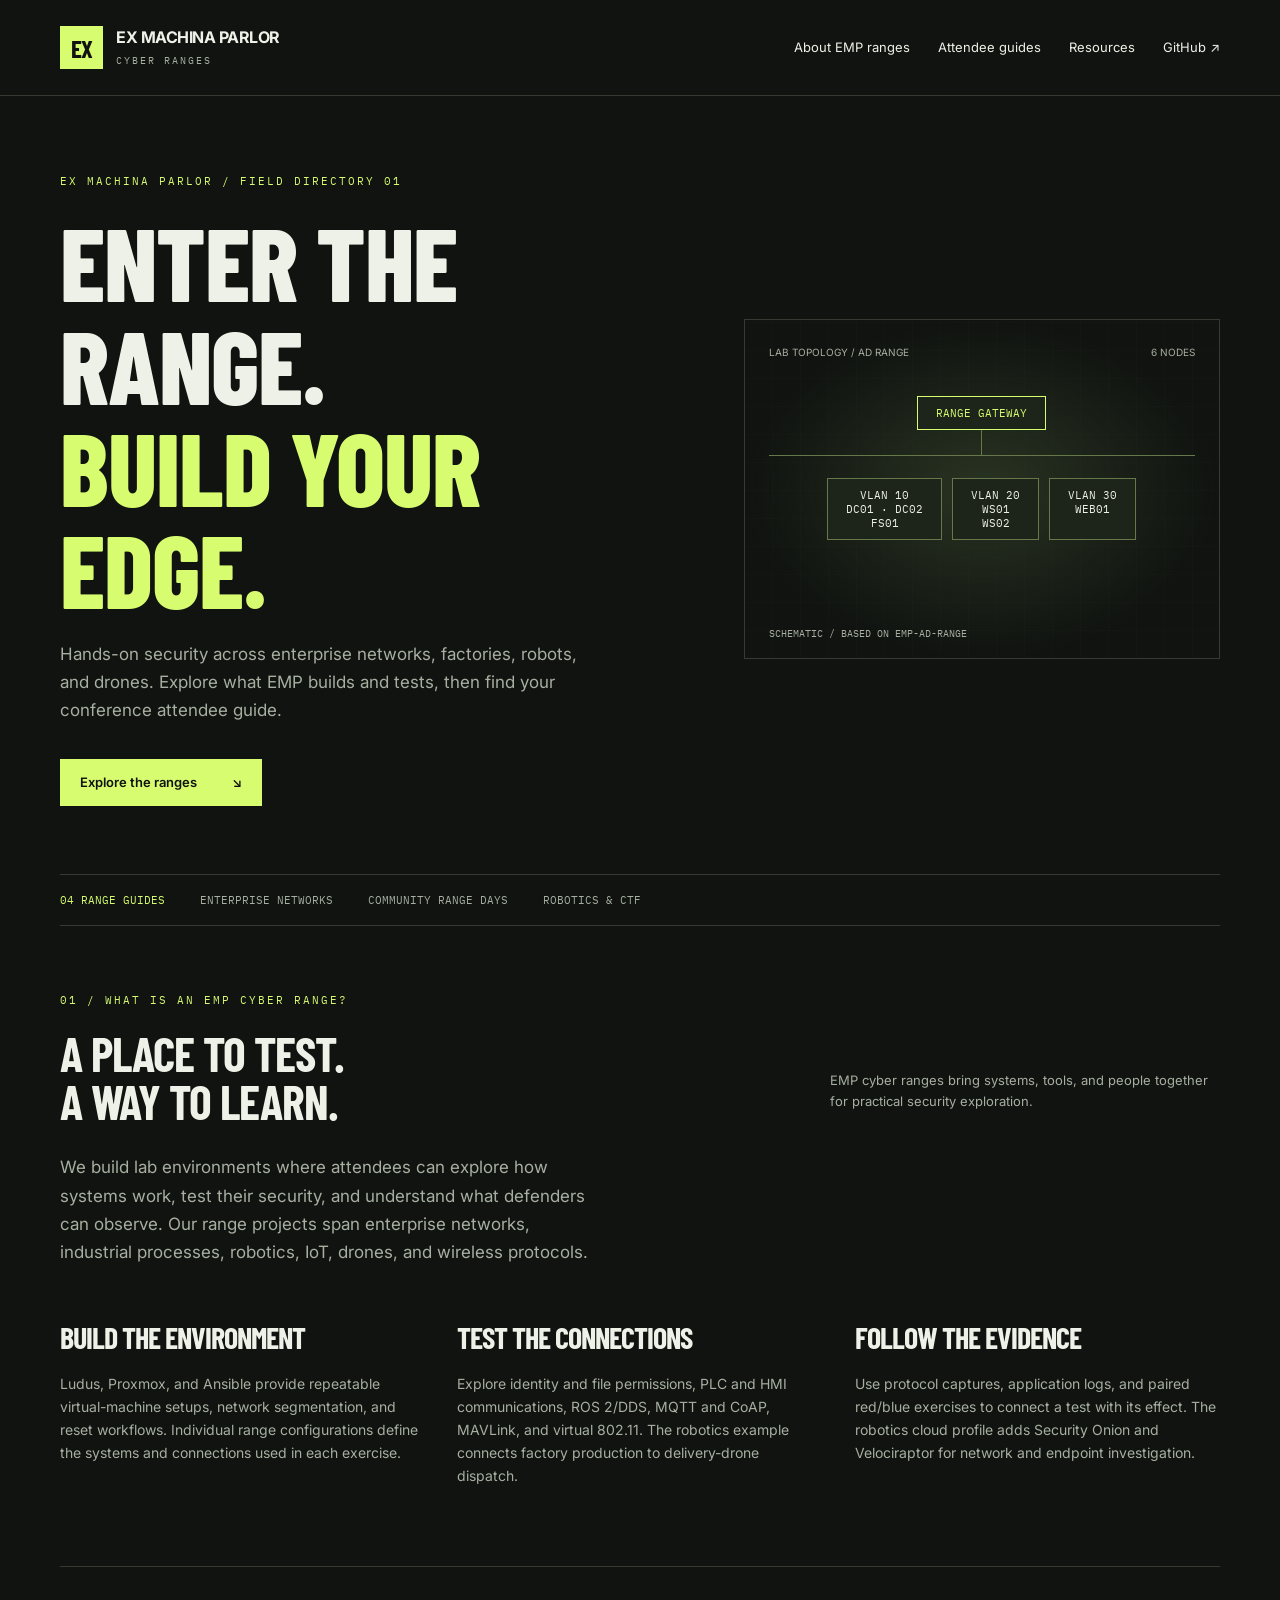
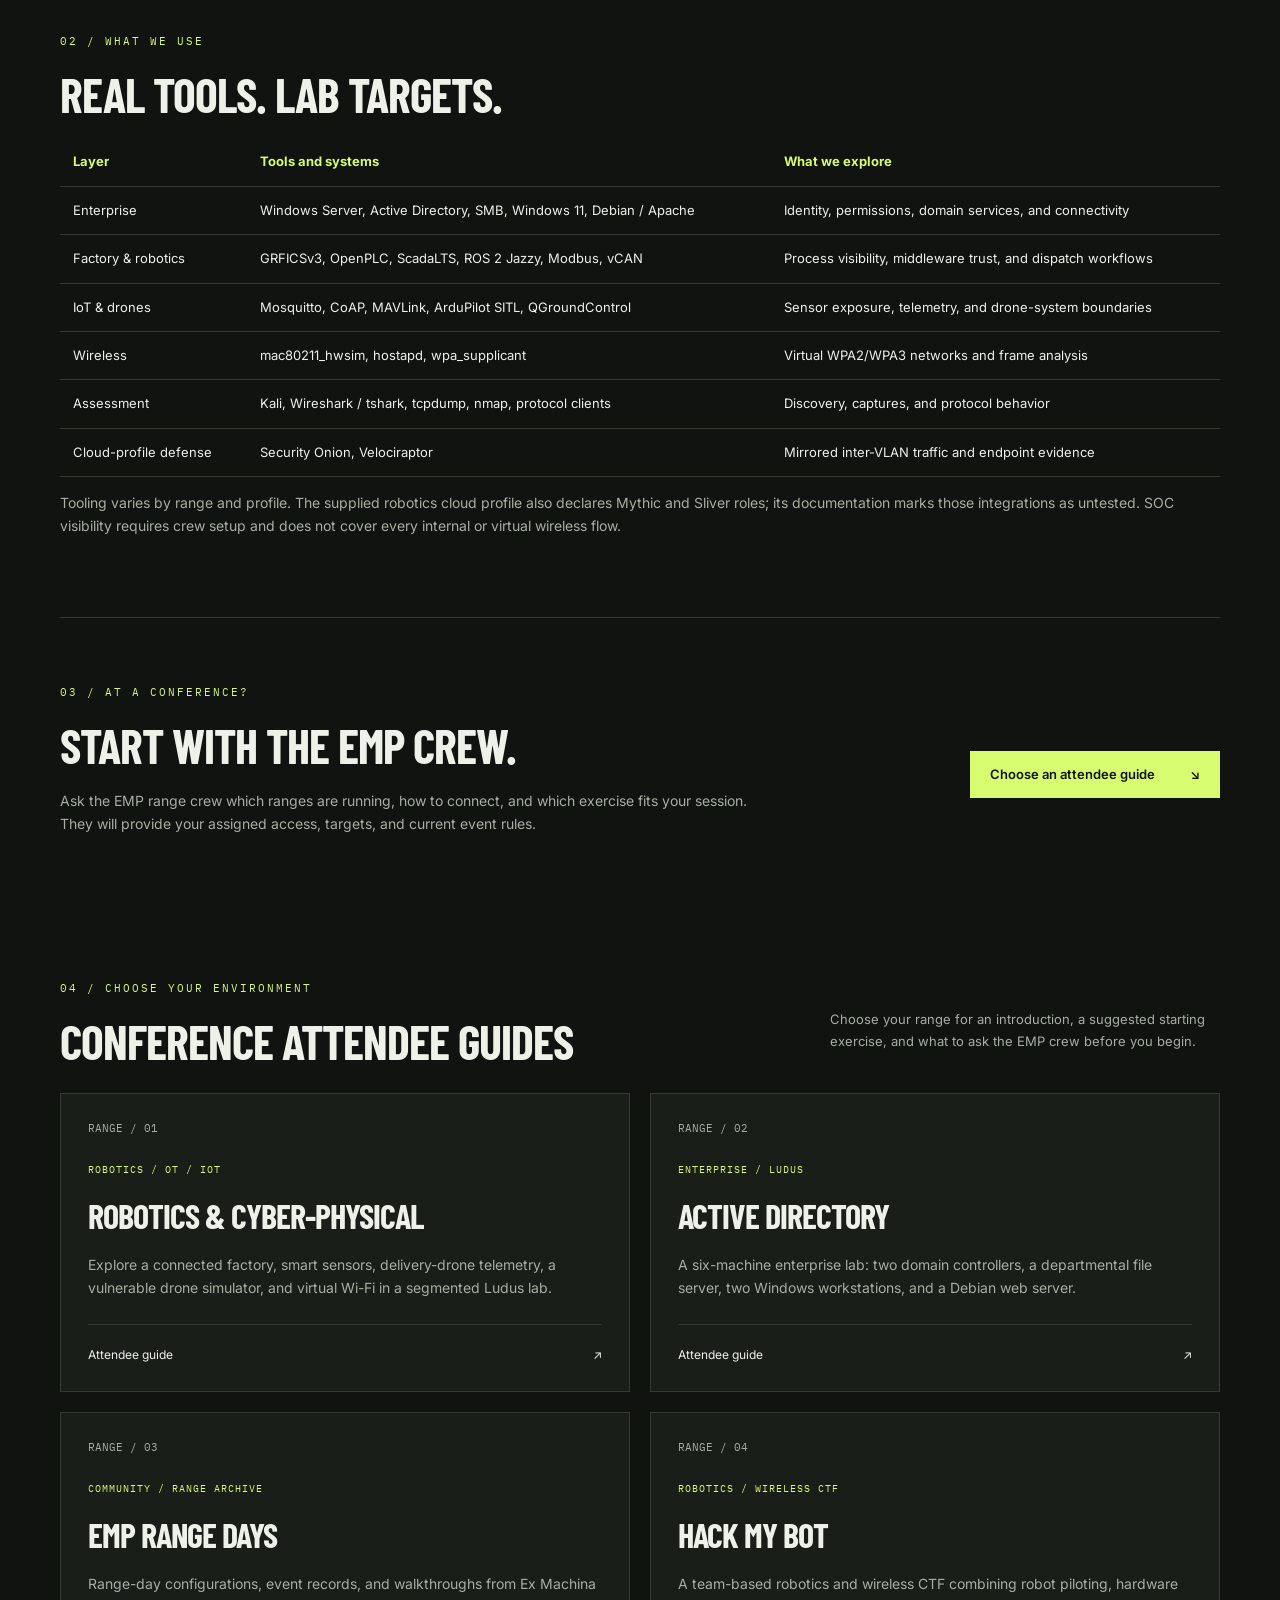
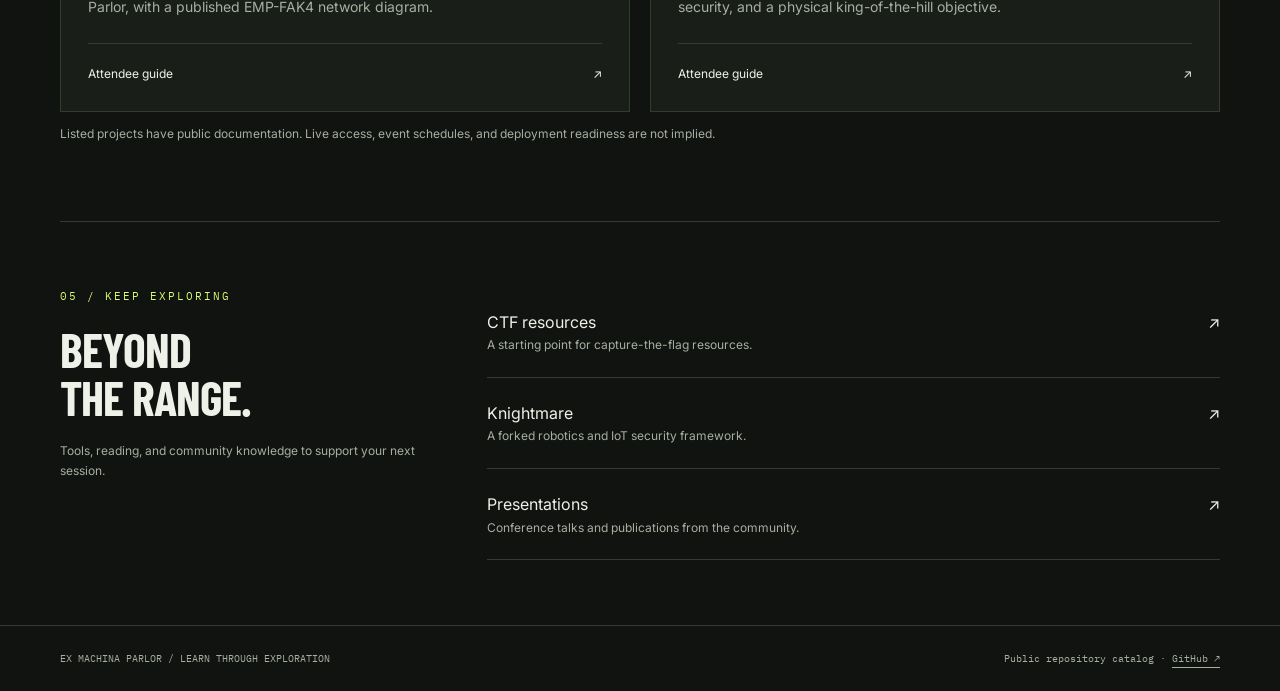
==== index.html @ 8725722a "added webpage products" ====
<!doctype html>
<html lang="en"><head><meta charset="utf-8"><meta name="viewport" content="width=device-width, initial-scale=1"><title>Cyber ranges | Ex Machina Parlor</title><meta name="description" content="Explore Ex Machina Parlor cyber range projects, enterprise labs, range-day documentation, and robotics CTFs."><link rel="stylesheet" href="assets/style.css"><meta name="theme-color" content="#101310"></head>
<body><header><div class="wrap nav"><a class="brand" href="index.html"><b aria-hidden="true">EX</b><span>EX MACHINA PARLOR<small>CYBER RANGES</small></span></a><nav aria-label="Main navigation"><a href="index.html#about">About EMP ranges</a><a href="index.html#ranges">Attendee guides</a><a href="index.html#resources">Resources</a><a href="https://github.com/ExMachinaParlor/">GitHub ↗</a></nav></div></header><main class="wrap"><div class="hero"><div><div class="eyebrow">EX MACHINA PARLOR / FIELD DIRECTORY 01</div><h1>Enter the range.<br><em>Build your edge.</em></h1><p class="intro">Hands-on security across enterprise networks, factories, robots, and drones. Explore what EMP builds and tests, then find your conference attendee guide.</p><a class="button" href="#ranges">Explore the ranges <span aria-hidden="true">↘</span></a></div><div class="map" role="img" aria-label="Illustrative lab topology connecting a gateway to domain services, workstations, and a web server"><div class="map-top"><span>LAB TOPOLOGY / AD RANGE</span><span>6 NODES</span></div><div class="network"><div class="node accent">RANGE GATEWAY</div><div class="stem"></div><div class="branches"><div class="node">VLAN 10<br>DC01 · DC02<br>FS01</div><div class="node">VLAN 20<br>WS01<br>WS02</div><div class="node">VLAN 30<br>WEB01</div></div></div><div class="map-caption">SCHEMATIC / BASED ON EMP-AD-RANGE</div></div></div><div class="strip"><span>04 RANGE GUIDES</span><span>ENTERPRISE NETWORKS</span><span>COMMUNITY RANGE DAYS</span><span>ROBOTICS & CTF</span></div><section id="about"><div class="section-head"><div><div class="eyebrow">01 / WHAT IS AN EMP CYBER RANGE?</div><h2>A place to test.<br>A way to learn.</h2></div><p>EMP cyber ranges bring systems, tools, and people together for practical security exploration.</p></div><p class="intro">We build lab environments where attendees can explore how systems work, test their security, and understand what defenders can observe. Our range projects span enterprise networks, industrial processes, robotics, IoT, drones, and wireless protocols.</p><div class="pillars"><article><h3>Build the environment</h3><p>Ludus, Proxmox, and Ansible provide repeatable virtual-machine setups, network segmentation, and reset workflows. Individual range configurations define the systems and connections used in each exercise.</p></article><article><h3>Test the connections</h3><p>Explore identity and file permissions, PLC and HMI communications, ROS 2/DDS, MQTT and CoAP, MAVLink, and virtual 802.11. The robotics example connects factory production to delivery-drone dispatch.</p></article><article><h3>Follow the evidence</h3><p>Use protocol captures, application logs, and paired red/blue exercises to connect a test with its effect. The robotics cloud profile adds Security Onion and Velociraptor for network and endpoint investigation.</p></article></div></section>
<section id="tooling" class="tooling"><div class="eyebrow">02 / WHAT WE USE</div><h2>Real tools. Lab targets.</h2><div class="table-scroll"><table><thead><tr><th>Layer</th><th>Tools and systems</th><th>What we explore</th></tr></thead><tbody><tr><td>Enterprise</td><td>Windows Server, Active Directory, SMB, Windows 11, Debian / Apache</td><td>Identity, permissions, domain services, and connectivity</td></tr><tr><td>Factory & robotics</td><td>GRFICSv3, OpenPLC, ScadaLTS, ROS 2 Jazzy, Modbus, vCAN</td><td>Process visibility, middleware trust, and dispatch workflows</td></tr><tr><td>IoT & drones</td><td>Mosquitto, CoAP, MAVLink, ArduPilot SITL, QGroundControl</td><td>Sensor exposure, telemetry, and drone-system boundaries</td></tr><tr><td>Wireless</td><td>mac80211_hwsim, hostapd, wpa_supplicant</td><td>Virtual WPA2/WPA3 networks and frame analysis</td></tr><tr><td>Assessment</td><td>Kali, Wireshark / tshark, tcpdump, nmap, protocol clients</td><td>Discovery, captures, and protocol behavior</td></tr><tr><td>Cloud-profile defense</td><td>Security Onion, Velociraptor</td><td>Mirrored inter-VLAN traffic and endpoint evidence</td></tr></tbody></table></div><p class="note">Tooling varies by range and profile. The supplied robotics cloud profile also declares Mythic and Sliver roles; its documentation marks those integrations as untested. SOC visibility requires crew setup and does not cover every internal or virtual wireless flow.</p></section>
<section class="arrival" id="attendees"><div><div class="eyebrow">03 / AT A CONFERENCE?</div><h2>Start with the EMP crew.</h2><p>Ask the EMP range crew which ranges are running, how to connect, and which exercise fits your session. They will provide your assigned access, targets, and current event rules.</p></div><a class="button" href="#ranges">Choose an attendee guide <span aria-hidden="true">↘</span></a></section><section id="ranges"><div class="section-head"><div><div class="eyebrow">04 / CHOOSE YOUR ENVIRONMENT</div><h2>Conference attendee guides</h2></div><p>Choose your range for an introduction, a suggested starting exercise, and what to ask the EMP crew before you begin.</p></div><div class="cards"><article class="card"><span class="number">RANGE / 01</span><span class="tag">ROBOTICS / OT / IOT</span><h3><a href="ranges/robotics.html">Robotics & Cyber-Physical</a></h3><p>Explore a connected factory, smart sensors, delivery-drone telemetry, a vulnerable drone simulator, and virtual Wi-Fi in a segmented Ludus lab.</p><a class="go" href="ranges/robotics.html">Attendee guide <span aria-hidden="true">↗</span></a></article><article class="card"><span class="number">RANGE / 02</span><span class="tag">ENTERPRISE / LUDUS</span><h3><a href="ranges/active-directory.html">Active Directory</a></h3><p>A six-machine enterprise lab: two domain controllers, a departmental file server, two Windows workstations, and a Debian web server.</p><a class="go" href="ranges/active-directory.html">Attendee guide <span aria-hidden="true">↗</span></a></article><article class="card"><span class="number">RANGE / 03</span><span class="tag">COMMUNITY / RANGE ARCHIVE</span><h3><a href="ranges/range-days.html">EMP Range Days</a></h3><p>Range-day configurations, event records, and walkthroughs from Ex Machina Parlor, with a published EMP-FAK4 network diagram.</p><a class="go" href="ranges/range-days.html">Attendee guide <span aria-hidden="true">↗</span></a></article><article class="card"><span class="number">RANGE / 04</span><span class="tag">ROBOTICS / WIRELESS CTF</span><h3><a href="ranges/hack-my-bot.html">Hack My Bot</a></h3><p>A team-based robotics and wireless CTF combining robot piloting, hardware security, and a physical king-of-the-hill objective.</p><a class="go" href="ranges/hack-my-bot.html">Attendee guide <span aria-hidden="true">↗</span></a></article></div><p class="note">Listed projects have public documentation. Live access, event schedules, and deployment readiness are not implied.</p></section><section id="resources" class="resources"><div><div class="eyebrow">05 / KEEP EXPLORING</div><h2>Beyond<br>the range.</h2><p class="note">Tools, reading, and community knowledge to support your next session.</p></div><div><a class="resource" href="https://github.com/ExMachinaParlor/ctf-resources"><span>CTF resources<small>A starting point for capture-the-flag resources.</small></span><span aria-hidden="true">↗</span></a><a class="resource" href="https://github.com/ExMachinaParlor/Knightmare"><span>Knightmare<small>A forked robotics and IoT security framework.</small></span><span aria-hidden="true">↗</span></a><a class="resource" href="https://github.com/ExMachinaParlor/Presentations"><span>Presentations<small>Conference talks and publications from the community.</small></span><span aria-hidden="true">↗</span></a></div></section></main><footer><div class="wrap foot"><span>EX MACHINA PARLOR / LEARN THROUGH EXPLORATION</span><span>Public repository catalog · <a href="https://github.com/ExMachinaParlor/">GitHub ↗</a></span></div></footer></body></html>
---- assets/style.css ----
@import url('https://fonts.googleapis.com/css2?family=Barlow+Condensed:wght@600;700;800&family=IBM+Plex+Mono:wght@400;500&family=Inter:wght@400;500;600;700&display=swap');
.pillars{display:grid;grid-template-columns:repeat(3,1fr);gap:32px;margin-top:36px}.pillars h3{font-size:30px}.pillars p,.tooling p,.arrival p{color:var(--muted);font-size:14px}.tooling{border-block:1px solid var(--line)}.arrival{display:flex;align-items:center;gap:45px;justify-content:space-between}.arrival p{max-width:720px}.arrival .button{flex-shrink:0}.attendee-start{padding:25px;background:var(--panel);border-left:3px solid var(--acid);margin-bottom:35px}.attendee-start h2{margin-top:15px!important}.attendee-start li{margin-bottom:12px}.zone-nav{flex-wrap:wrap;gap:12px}.zone-nav a{border:1px solid var(--line);padding:8px 12px;font-size:12px}.zone{border-top:1px solid var(--line);padding:32px 0}.zone h3{font-size:23px}.zone .note{font-size:13px}.detail-grid article>section{scroll-margin-top:25px}.cards{grid-template-columns:repeat(2,minmax(0,1fr))!important}@media(max-width:850px){.pillars{grid-template-columns:1fr;gap:8px}.arrival{display:block}.cards{grid-template-columns:1fr!important}.zone-nav{display:flex}.nav nav{flex-wrap:wrap}}
:root{color-scheme:dark;--bg:#101310;--panel:#191e19;--line:#343b31;--ink:#eef1e7;--muted:#a6afa0;--acid:#d7fc70}*{box-sizing:border-box}html{scroll-behavior:smooth}body{margin:0;background:var(--bg);color:var(--ink);font:16px/1.65 Inter,Arial,sans-serif}a{color:inherit;text-underline-offset:5px}a:focus-visible,button:focus-visible,input:focus-visible{outline:3px solid var(--acid);outline-offset:5px}.wrap{max-width:1240px;margin:auto;padding:0 40px}header{border-bottom:1px solid var(--line)}.nav{min-height:95px;display:flex;align-items:center;justify-content:space-between;gap:24px}.brand{text-decoration:none;font-weight:700;line-height:1.2;letter-spacing:-.5px;display:flex;align-items:center;gap:13px}.brand b{display:grid;place-items:center;width:43px;height:43px;background:var(--acid);color:var(--bg);font:700 25px 'Barlow Condensed',sans-serif}.brand small{display:block;font:10px 'IBM Plex Mono',monospace;color:var(--muted);letter-spacing:2px;margin-top:6px}nav{display:flex;gap:28px;font-size:13px}nav a{text-decoration:none}.eyebrow,.tag,.mono{font-family:'IBM Plex Mono',monospace}.eyebrow{font-size:11px;letter-spacing:2px;color:var(--acid);text-transform:uppercase}.hero{padding:76px 0 68px;display:grid;grid-template-columns:1.3fr 1fr;gap:65px;align-items:center}h1,h2,h3{font-family:'Barlow Condensed','Arial Narrow',sans-serif;text-transform:uppercase;line-height:1;letter-spacing:-1px;margin:20px 0}h1{font-size:clamp(64px,8vw,108px);font-weight:800}h1 em{font-style:normal;color:var(--acid)}h2{font-size:48px}h3{font-size:34px}.intro{color:var(--muted);max-width:540px;font-size:17px}.button{display:inline-flex;align-items:center;justify-content:space-between;gap:35px;padding:13px 20px;background:var(--acid);color:var(--bg);font-weight:600;font-size:13px;text-decoration:none;margin-top:18px}.button.secondary{background:transparent;color:var(--ink);border:1px solid var(--line);margin-left:10px}.map{position:relative;background:radial-gradient(ellipse at center,#293322 0,transparent 70%),repeating-linear-gradient(0deg,transparent,transparent 27px,#252c2244 28px),repeating-linear-gradient(90deg,transparent,transparent 27px,#252c2244 28px);border:1px solid var(--line);padding:24px;min-height:340px}.map-top{display:flex;justify-content:space-between;font-size:10px;color:var(--muted)}.network{margin-top:35px;text-align:center}.node{display:inline-block;background:#1d251b;border:1px solid #667749;padding:9px 18px;font:11px 'IBM Plex Mono',monospace}.node.accent{color:var(--acid);border-color:var(--acid)}.stem{width:1px;height:25px;background:#667749;margin:auto}.branches{display:flex;gap:10px;justify-content:center;border-top:1px solid #667749;padding-top:22px}.map-caption{position:absolute;bottom:18px;font:10px 'IBM Plex Mono',monospace;color:var(--muted)}.strip{display:flex;gap:35px;border-block:1px solid var(--line);padding:18px 0;color:var(--muted);font:11px 'IBM Plex Mono',monospace}.strip span:first-child{color:var(--acid)}section{padding:65px 0}.section-head{display:flex;justify-content:space-between;align-items:end;gap:20px;margin-bottom:28px}.section-head h2{margin-bottom:0}.section-head p{color:var(--muted);max-width:390px;font-size:13px}.cards{display:grid;grid-template-columns:repeat(3,1fr);gap:20px}.card{display:flex;flex-direction:column;border:1px solid var(--line);background:var(--panel);padding:27px;position:relative}.card:hover{border-color:#78865d}.card .number{color:var(--muted);font:11px 'IBM Plex Mono',monospace}.tag{font-size:10px;letter-spacing:1px;color:var(--acid);margin-top:27px}.card p{font-size:14px;color:var(--muted);margin:0 0 25px}.card h3 a{text-decoration:none}.card .go{margin-top:auto;padding-top:20px;border-top:1px solid var(--line);text-decoration:none;font-size:12px;display:flex;justify-content:space-between}.resources{border-top:1px solid var(--line);display:grid;grid-template-columns:1fr 2fr;gap:60px}.resource{display:flex;justify-content:space-between;gap:20px;padding:22px 0;border-bottom:1px solid var(--line);text-decoration:none}.resource small{display:block;color:var(--muted);font-size:12px}.note{color:var(--muted);font-size:12px}footer{border-top:1px solid var(--line);padding:26px 0}.foot{display:flex;justify-content:space-between;gap:20px;font:10px 'IBM Plex Mono',monospace;color:var(--muted)}.breadcrumb{padding-top:30px;font-size:12px;color:var(--muted)}.detail-hero{padding:30px 0 50px}.detail-hero h1{max-width:850px}.detail-grid{display:grid;grid-template-columns:2fr 1fr;gap:60px;padding-bottom:70px}.detail-grid h2{font-size:34px;margin-top:36px}.detail-grid p,.detail-grid li{color:var(--muted)}aside{border:1px solid var(--line);padding:26px;align-self:start;background:var(--panel)}aside h2{margin-top:0!important}.facts{padding:0;list-style:none}.facts li{border-bottom:1px solid var(--line);padding:12px 0;font-size:13px}.facts strong{display:block;color:var(--ink)}.table-scroll{overflow:auto}table{width:100%;border-collapse:collapse;font-size:13px}th,td{text-align:left;padding:13px;border-bottom:1px solid var(--line)}th{color:var(--acid)}.source{font-size:12px}code{font-family:'IBM Plex Mono',monospace;color:var(--acid)}@media(max-width:850px){.wrap{padding:0 24px}.hero{grid-template-columns:1fr;gap:30px;padding-top:45px}.map{min-height:300px}.cards{grid-template-columns:1fr}.resources,.detail-grid{grid-template-columns:1fr;gap:25px}.section-head{display:block}.strip{flex-wrap:wrap;gap:14px}.nav{flex-wrap:wrap;padding-block:20px}nav{gap:18px}.foot{flex-wrap:wrap}.button.secondary{margin-left:0}.detail-hero h1{font-size:64px}section{padding:45px 0}}@media(prefers-reduced-motion:reduce){html{scroll-behavior:auto}}
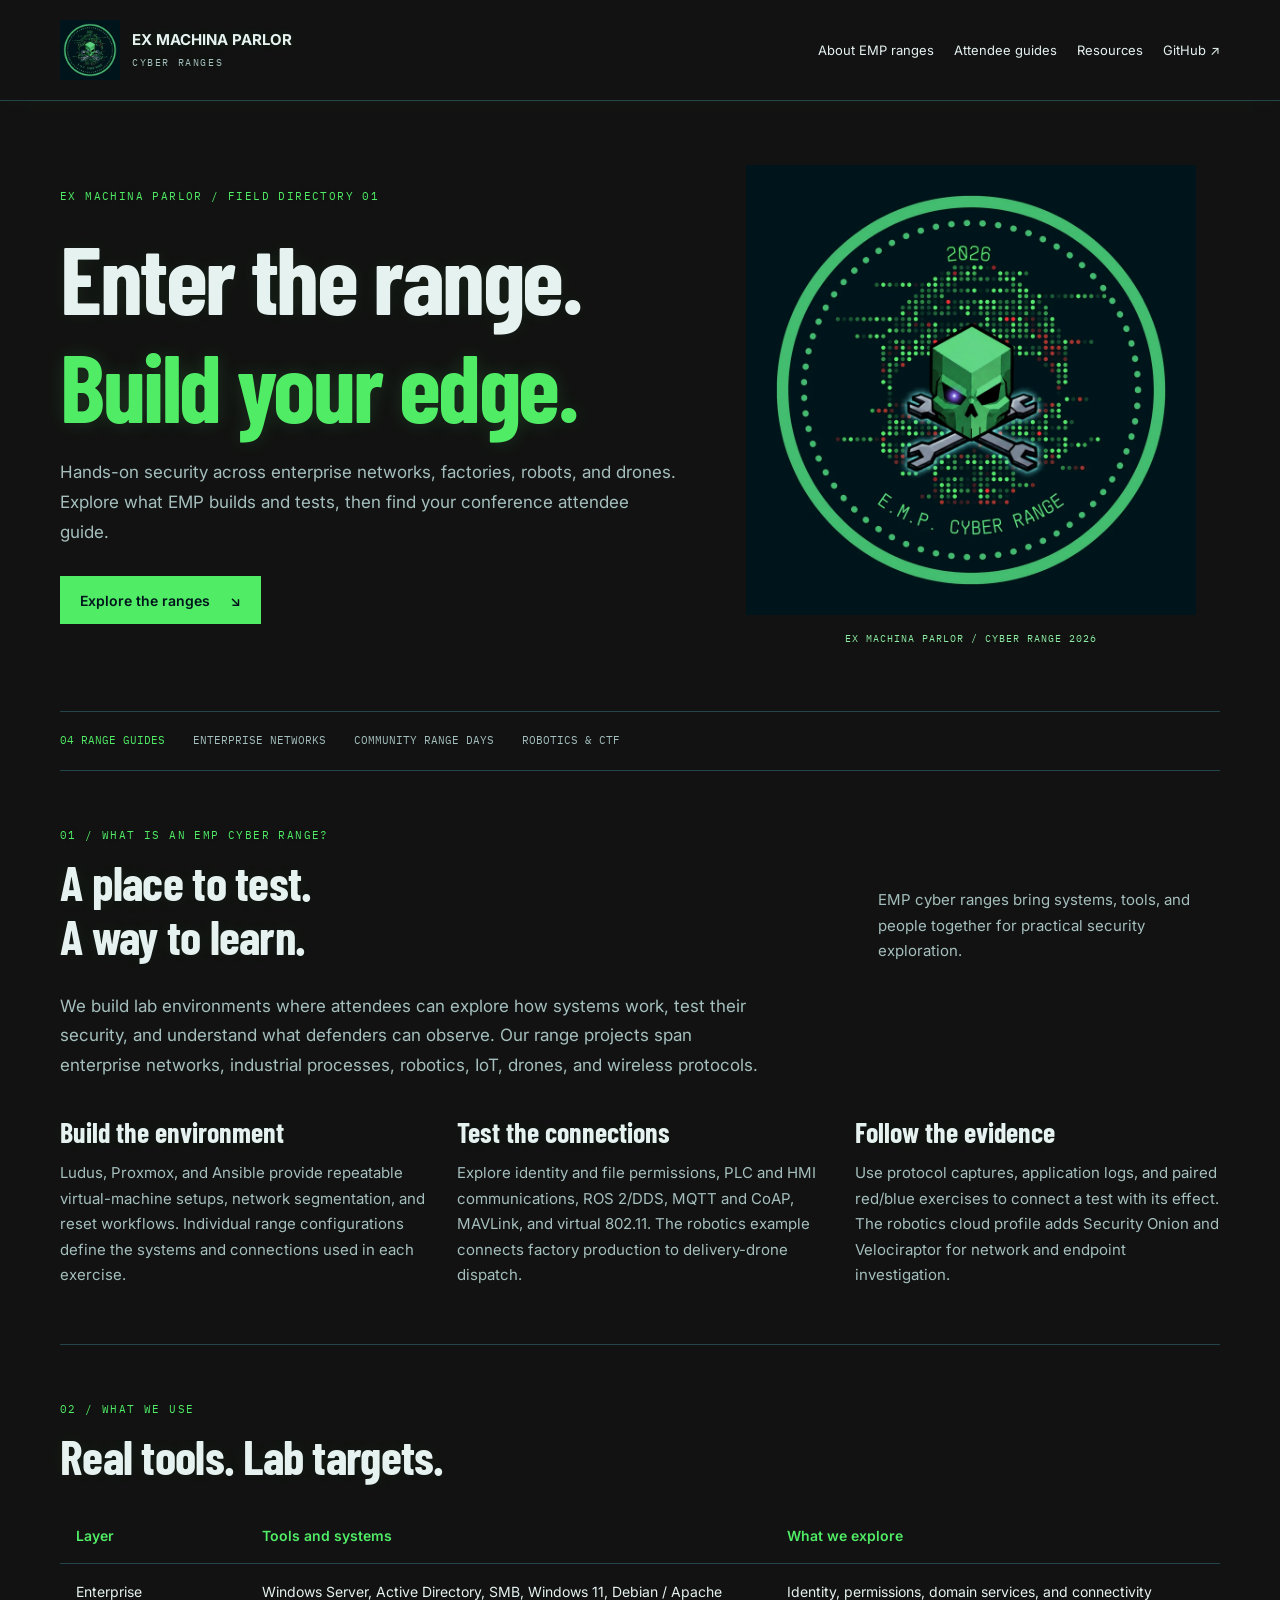
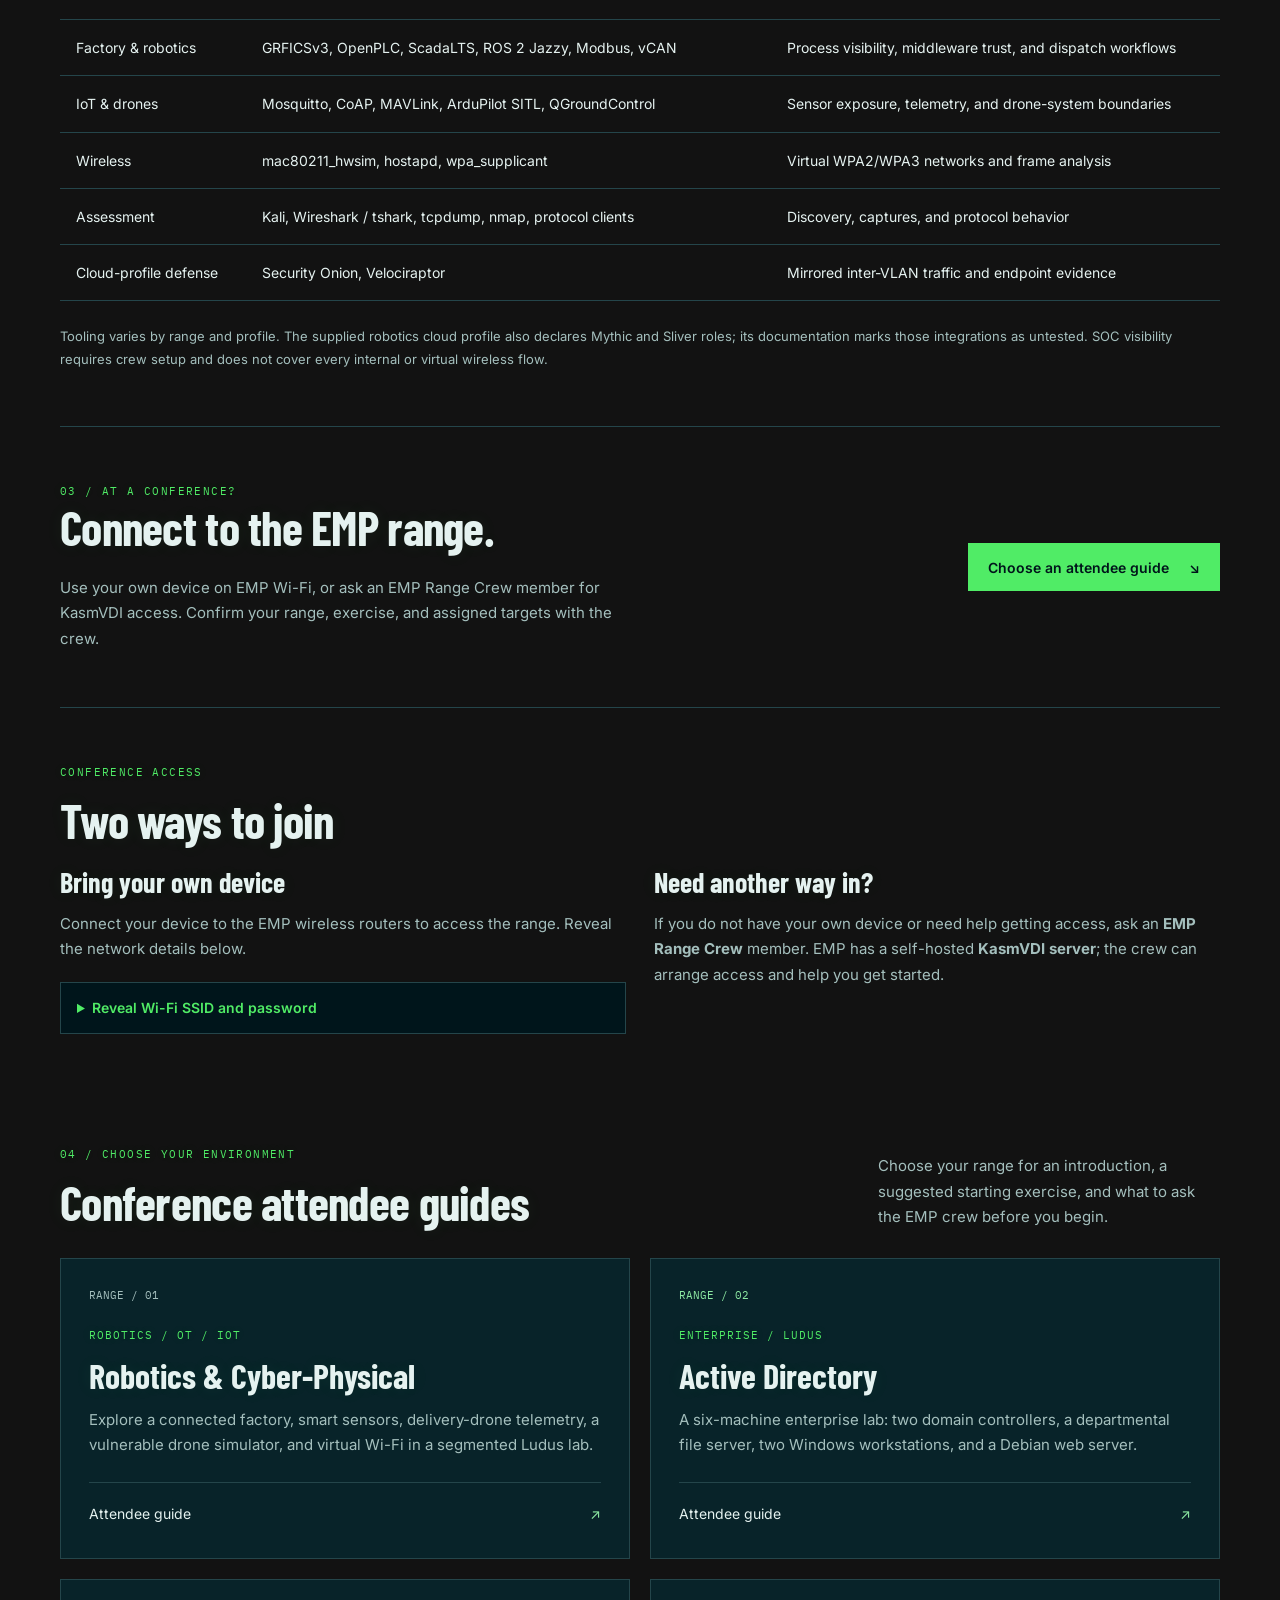
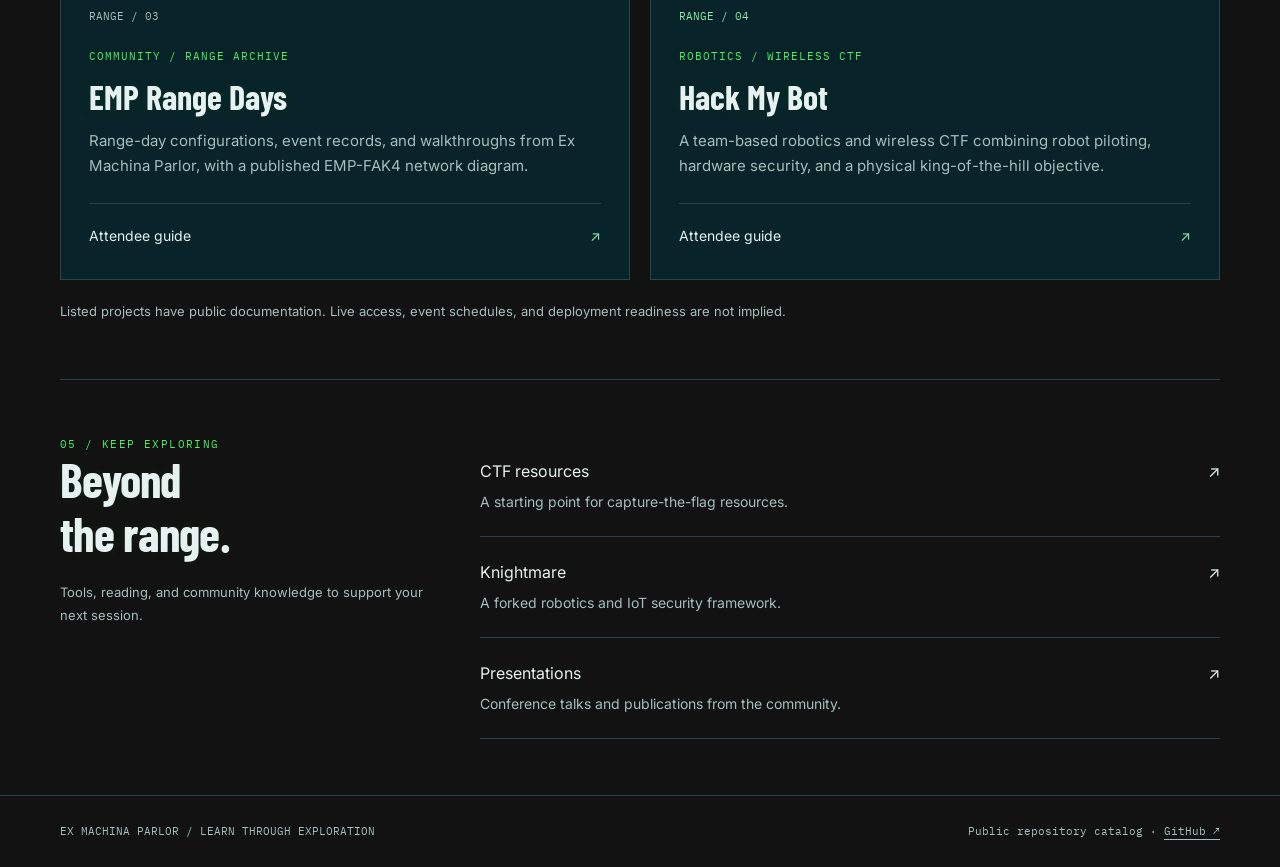
==== commit e8a0f438: "added underglow" ====
--- a/index.html
+++ b/index.html
@@ -1,5 +1,5 @@
 <!doctype html>
-<html lang="en"><head><meta charset="utf-8"><meta name="viewport" content="width=device-width, initial-scale=1"><title>Cyber ranges | Ex Machina Parlor</title><meta name="description" content="Explore Ex Machina Parlor cyber range projects, enterprise labs, range-day documentation, and robotics CTFs."><link rel="stylesheet" href="assets/style.css"><meta name="theme-color" content="#101310"></head>
-<body><header><div class="wrap nav"><a class="brand" href="index.html"><b aria-hidden="true">EX</b><span>EX MACHINA PARLOR<small>CYBER RANGES</small></span></a><nav aria-label="Main navigation"><a href="index.html#about">About EMP ranges</a><a href="index.html#ranges">Attendee guides</a><a href="index.html#resources">Resources</a><a href="https://github.com/ExMachinaParlor/">GitHub ↗</a></nav></div></header><main class="wrap"><div class="hero"><div><div class="eyebrow">EX MACHINA PARLOR / FIELD DIRECTORY 01</div><h1>Enter the range.<br><em>Build your edge.</em></h1><p class="intro">Hands-on security across enterprise networks, factories, robots, and drones. Explore what EMP builds and tests, then find your conference attendee guide.</p><a class="button" href="#ranges">Explore the ranges <span aria-hidden="true">↘</span></a></div><div class="map" role="img" aria-label="Illustrative lab topology connecting a gateway to domain services, workstations, and a web server"><div class="map-top"><span>LAB TOPOLOGY / AD RANGE</span><span>6 NODES</span></div><div class="network"><div class="node accent">RANGE GATEWAY</div><div class="stem"></div><div class="branches"><div class="node">VLAN 10<br>DC01 · DC02<br>FS01</div><div class="node">VLAN 20<br>WS01<br>WS02</div><div class="node">VLAN 30<br>WEB01</div></div></div><div class="map-caption">SCHEMATIC / BASED ON EMP-AD-RANGE</div></div></div><div class="strip"><span>04 RANGE GUIDES</span><span>ENTERPRISE NETWORKS</span><span>COMMUNITY RANGE DAYS</span><span>ROBOTICS & CTF</span></div><section id="about"><div class="section-head"><div><div class="eyebrow">01 / WHAT IS AN EMP CYBER RANGE?</div><h2>A place to test.<br>A way to learn.</h2></div><p>EMP cyber ranges bring systems, tools, and people together for practical security exploration.</p></div><p class="intro">We build lab environments where attendees can explore how systems work, test their security, and understand what defenders can observe. Our range projects span enterprise networks, industrial processes, robotics, IoT, drones, and wireless protocols.</p><div class="pillars"><article><h3>Build the environment</h3><p>Ludus, Proxmox, and Ansible provide repeatable virtual-machine setups, network segmentation, and reset workflows. Individual range configurations define the systems and connections used in each exercise.</p></article><article><h3>Test the connections</h3><p>Explore identity and file permissions, PLC and HMI communications, ROS 2/DDS, MQTT and CoAP, MAVLink, and virtual 802.11. The robotics example connects factory production to delivery-drone dispatch.</p></article><article><h3>Follow the evidence</h3><p>Use protocol captures, application logs, and paired red/blue exercises to connect a test with its effect. The robotics cloud profile adds Security Onion and Velociraptor for network and endpoint investigation.</p></article></div></section>
-<section id="tooling" class="tooling"><div class="eyebrow">02 / WHAT WE USE</div><h2>Real tools. Lab targets.</h2><div class="table-scroll"><table><thead><tr><th>Layer</th><th>Tools and systems</th><th>What we explore</th></tr></thead><tbody><tr><td>Enterprise</td><td>Windows Server, Active Directory, SMB, Windows 11, Debian / Apache</td><td>Identity, permissions, domain services, and connectivity</td></tr><tr><td>Factory & robotics</td><td>GRFICSv3, OpenPLC, ScadaLTS, ROS 2 Jazzy, Modbus, vCAN</td><td>Process visibility, middleware trust, and dispatch workflows</td></tr><tr><td>IoT & drones</td><td>Mosquitto, CoAP, MAVLink, ArduPilot SITL, QGroundControl</td><td>Sensor exposure, telemetry, and drone-system boundaries</td></tr><tr><td>Wireless</td><td>mac80211_hwsim, hostapd, wpa_supplicant</td><td>Virtual WPA2/WPA3 networks and frame analysis</td></tr><tr><td>Assessment</td><td>Kali, Wireshark / tshark, tcpdump, nmap, protocol clients</td><td>Discovery, captures, and protocol behavior</td></tr><tr><td>Cloud-profile defense</td><td>Security Onion, Velociraptor</td><td>Mirrored inter-VLAN traffic and endpoint evidence</td></tr></tbody></table></div><p class="note">Tooling varies by range and profile. The supplied robotics cloud profile also declares Mythic and Sliver roles; its documentation marks those integrations as untested. SOC visibility requires crew setup and does not cover every internal or virtual wireless flow.</p></section>
-<section class="arrival" id="attendees"><div><div class="eyebrow">03 / AT A CONFERENCE?</div><h2>Start with the EMP crew.</h2><p>Ask the EMP range crew which ranges are running, how to connect, and which exercise fits your session. They will provide your assigned access, targets, and current event rules.</p></div><a class="button" href="#ranges">Choose an attendee guide <span aria-hidden="true">↘</span></a></section><section id="ranges"><div class="section-head"><div><div class="eyebrow">04 / CHOOSE YOUR ENVIRONMENT</div><h2>Conference attendee guides</h2></div><p>Choose your range for an introduction, a suggested starting exercise, and what to ask the EMP crew before you begin.</p></div><div class="cards"><article class="card"><span class="number">RANGE / 01</span><span class="tag">ROBOTICS / OT / IOT</span><h3><a href="ranges/robotics.html">Robotics & Cyber-Physical</a></h3><p>Explore a connected factory, smart sensors, delivery-drone telemetry, a vulnerable drone simulator, and virtual Wi-Fi in a segmented Ludus lab.</p><a class="go" href="ranges/robotics.html">Attendee guide <span aria-hidden="true">↗</span></a></article><article class="card"><span class="number">RANGE / 02</span><span class="tag">ENTERPRISE / LUDUS</span><h3><a href="ranges/active-directory.html">Active Directory</a></h3><p>A six-machine enterprise lab: two domain controllers, a departmental file server, two Windows workstations, and a Debian web server.</p><a class="go" href="ranges/active-directory.html">Attendee guide <span aria-hidden="true">↗</span></a></article><article class="card"><span class="number">RANGE / 03</span><span class="tag">COMMUNITY / RANGE ARCHIVE</span><h3><a href="ranges/range-days.html">EMP Range Days</a></h3><p>Range-day configurations, event records, and walkthroughs from Ex Machina Parlor, with a published EMP-FAK4 network diagram.</p><a class="go" href="ranges/range-days.html">Attendee guide <span aria-hidden="true">↗</span></a></article><article class="card"><span class="number">RANGE / 04</span><span class="tag">ROBOTICS / WIRELESS CTF</span><h3><a href="ranges/hack-my-bot.html">Hack My Bot</a></h3><p>A team-based robotics and wireless CTF combining robot piloting, hardware security, and a physical king-of-the-hill objective.</p><a class="go" href="ranges/hack-my-bot.html">Attendee guide <span aria-hidden="true">↗</span></a></article></div><p class="note">Listed projects have public documentation. Live access, event schedules, and deployment readiness are not implied.</p></section><section id="resources" class="resources"><div><div class="eyebrow">05 / KEEP EXPLORING</div><h2>Beyond<br>the range.</h2><p class="note">Tools, reading, and community knowledge to support your next session.</p></div><div><a class="resource" href="https://github.com/ExMachinaParlor/ctf-resources"><span>CTF resources<small>A starting point for capture-the-flag resources.</small></span><span aria-hidden="true">↗</span></a><a class="resource" href="https://github.com/ExMachinaParlor/Knightmare"><span>Knightmare<small>A forked robotics and IoT security framework.</small></span><span aria-hidden="true">↗</span></a><a class="resource" href="https://github.com/ExMachinaParlor/Presentations"><span>Presentations<small>Conference talks and publications from the community.</small></span><span aria-hidden="true">↗</span></a></div></section></main><footer><div class="wrap foot"><span>EX MACHINA PARLOR / LEARN THROUGH EXPLORATION</span><span>Public repository catalog · <a href="https://github.com/ExMachinaParlor/">GitHub ↗</a></span></div></footer></body></html>+<html lang="en"><head><meta charset="utf-8"><meta name="viewport" content="width=device-width, initial-scale=1"><title>Cyber ranges | Ex Machina Parlor</title><meta name="description" content="Explore Ex Machina Parlor cyber range projects, enterprise labs, range-day documentation, and robotics CTFs."><link rel="stylesheet" href="assets/style.css"><meta name="theme-color" content="#00151b"><link rel="icon" type="image/png" href="assets/favicon.png"></head>
+<body><header><div class="wrap nav"><a class="brand" href="index.html"><img class="brand-logo" src="assets/emp-range-mark.webp" alt="" width="64" height="64"><span>EX MACHINA PARLOR<small>CYBER RANGES</small></span></a><nav aria-label="Main navigation"><a href="index.html#about">About EMP ranges</a><a href="index.html#ranges">Attendee guides</a><a href="index.html#resources">Resources</a><a href="https://github.com/ExMachinaParlor/">GitHub ↗</a></nav></div></header><main class="wrap"><div class="hero"><div><div class="eyebrow">EX MACHINA PARLOR / FIELD DIRECTORY 01</div><h1>Enter the range.<br><em>Build your edge.</em></h1><p class="intro">Hands-on security across enterprise networks, factories, robots, and drones. Explore what EMP builds and tests, then find your conference attendee guide.</p><a class="button" href="#ranges">Explore the ranges <span aria-hidden="true">↘</span></a></div><div class="hero-emblem"><img src="assets/emp-range-2026.webp" alt="2026 E.M.P. Cyber Range emblem: green robotic skull and crossed wrenches" width="960" height="960" fetchpriority="high"><span class="eyebrow">EX MACHINA PARLOR / CYBER RANGE 2026</span></div></div><div class="strip"><span>04 RANGE GUIDES</span><span>ENTERPRISE NETWORKS</span><span>COMMUNITY RANGE DAYS</span><span>ROBOTICS & CTF</span></div><section id="about"><div class="section-head"><div><div class="eyebrow">01 / WHAT IS AN EMP CYBER RANGE?</div><h2>A place to test.<br>A way to learn.</h2></div><p>EMP cyber ranges bring systems, tools, and people together for practical security exploration.</p></div><p class="intro">We build lab environments where attendees can explore how systems work, test their security, and understand what defenders can observe. Our range projects span enterprise networks, industrial processes, robotics, IoT, drones, and wireless protocols.</p><div class="pillars"><article><h3>Build the environment</h3><p>Ludus, Proxmox, and Ansible provide repeatable virtual-machine setups, network segmentation, and reset workflows. Individual range configurations define the systems and connections used in each exercise.</p></article><article><h3>Test the connections</h3><p>Explore identity and file permissions, PLC and HMI communications, ROS 2/DDS, MQTT and CoAP, MAVLink, and virtual 802.11. The robotics example connects factory production to delivery-drone dispatch.</p></article><article><h3>Follow the evidence</h3><p>Use protocol captures, application logs, and paired red/blue exercises to connect a test with its effect. The robotics cloud profile adds Security Onion and Velociraptor for network and endpoint investigation.</p></article></div></section>
+<section id="tooling" class="tooling"><div class="eyebrow">02 / WHAT WE USE</div><h2>Real tools. Lab targets.</h2><div class="table-scroll"><table><thead><tr><th>Layer</th><th>Tools and systems</th><th>What we explore</th></tr></thead><tbody><tr><td data-label="Layer">Enterprise</td><td data-label="Tools and systems">Windows Server, Active Directory, SMB, Windows 11, Debian / Apache</td><td data-label="What we explore">Identity, permissions, domain services, and connectivity</td></tr><tr><td data-label="Layer">Factory & robotics</td><td data-label="Tools and systems">GRFICSv3, OpenPLC, ScadaLTS, ROS 2 Jazzy, Modbus, vCAN</td><td data-label="What we explore">Process visibility, middleware trust, and dispatch workflows</td></tr><tr><td data-label="Layer">IoT & drones</td><td data-label="Tools and systems">Mosquitto, CoAP, MAVLink, ArduPilot SITL, QGroundControl</td><td data-label="What we explore">Sensor exposure, telemetry, and drone-system boundaries</td></tr><tr><td data-label="Layer">Wireless</td><td data-label="Tools and systems">mac80211_hwsim, hostapd, wpa_supplicant</td><td data-label="What we explore">Virtual WPA2/WPA3 networks and frame analysis</td></tr><tr><td data-label="Layer">Assessment</td><td data-label="Tools and systems">Kali, Wireshark / tshark, tcpdump, nmap, protocol clients</td><td data-label="What we explore">Discovery, captures, and protocol behavior</td></tr><tr><td data-label="Layer">Cloud-profile defense</td><td data-label="Tools and systems">Security Onion, Velociraptor</td><td data-label="What we explore">Mirrored inter-VLAN traffic and endpoint evidence</td></tr></tbody></table></div><p class="note">Tooling varies by range and profile. The supplied robotics cloud profile also declares Mythic and Sliver roles; its documentation marks those integrations as untested. SOC visibility requires crew setup and does not cover every internal or virtual wireless flow.</p></section>
+<section class="arrival" id="attendees"><div><div class="eyebrow">03 / AT A CONFERENCE?</div><h2>Connect to the EMP range.</h2><p>Use your own device on EMP Wi-Fi, or ask an EMP Range Crew member for KasmVDI access. Confirm your range, exercise, and assigned targets with the crew.</p></div><a class="button" href="#ranges">Choose an attendee guide <span aria-hidden="true">↘</span></a></section><section class="connection-guide" id="range-access"><div class="eyebrow">CONFERENCE ACCESS</div><h2>Two ways to join</h2><div class="access-options"><div><h3>Bring your own device</h3><p>Connect your device to the EMP wireless routers to access the range. Reveal the network details below.</p><details class="wifi-details"><summary><span class="wifi-show">Reveal Wi-Fi SSID and password</span><span class="wifi-hide">Hide Wi-Fi SSID and password</span></summary><dl><dt>Wi-Fi SSID</dt><dd><code>EMP-Cyber-Range</code></dd><dt>Password</dt><dd><code>ExMachinaParlor2026</code></dd></dl></details></div><div><h3>Need another way in?</h3><p>If you do not have your own device or need help getting access, ask an <strong>EMP Range Crew</strong> member. EMP has a self-hosted <strong>KasmVDI server</strong>; the crew can arrange access and help you get started.</p></div></div></section><section id="ranges"><div class="section-head"><div><div class="eyebrow">04 / CHOOSE YOUR ENVIRONMENT</div><h2>Conference attendee guides</h2></div><p>Choose your range for an introduction, a suggested starting exercise, and what to ask the EMP crew before you begin.</p></div><div class="cards"><article class="card"><span class="number">RANGE / 01</span><span class="tag">ROBOTICS / OT / IOT</span><h3><a href="ranges/robotics.html">Robotics & Cyber-Physical</a></h3><p>Explore a connected factory, smart sensors, delivery-drone telemetry, a vulnerable drone simulator, and virtual Wi-Fi in a segmented Ludus lab.</p><a class="go" href="ranges/robotics.html">Attendee guide <span aria-hidden="true">↗</span></a></article><article class="card"><span class="number">RANGE / 02</span><span class="tag">ENTERPRISE / LUDUS</span><h3><a href="ranges/active-directory.html">Active Directory</a></h3><p>A six-machine enterprise lab: two domain controllers, a departmental file server, two Windows workstations, and a Debian web server.</p><a class="go" href="ranges/active-directory.html">Attendee guide <span aria-hidden="true">↗</span></a></article><article class="card"><span class="number">RANGE / 03</span><span class="tag">COMMUNITY / RANGE ARCHIVE</span><h3><a href="ranges/range-days.html">EMP Range Days</a></h3><p>Range-day configurations, event records, and walkthroughs from Ex Machina Parlor, with a published EMP-FAK4 network diagram.</p><a class="go" href="ranges/range-days.html">Attendee guide <span aria-hidden="true">↗</span></a></article><article class="card"><span class="number">RANGE / 04</span><span class="tag">ROBOTICS / WIRELESS CTF</span><h3><a href="ranges/hack-my-bot.html">Hack My Bot</a></h3><p>A team-based robotics and wireless CTF combining robot piloting, hardware security, and a physical king-of-the-hill objective.</p><a class="go" href="ranges/hack-my-bot.html">Attendee guide <span aria-hidden="true">↗</span></a></article></div><p class="note">Listed projects have public documentation. Live access, event schedules, and deployment readiness are not implied.</p></section><section id="resources" class="resources"><div><div class="eyebrow">05 / KEEP EXPLORING</div><h2>Beyond<br>the range.</h2><p class="note">Tools, reading, and community knowledge to support your next session.</p></div><div><a class="resource" href="https://github.com/ExMachinaParlor/ctf-resources"><span>CTF resources<small>A starting point for capture-the-flag resources.</small></span><span aria-hidden="true">↗</span></a><a class="resource" href="https://github.com/ExMachinaParlor/Knightmare"><span>Knightmare<small>A forked robotics and IoT security framework.</small></span><span aria-hidden="true">↗</span></a><a class="resource" href="https://github.com/ExMachinaParlor/Presentations"><span>Presentations<small>Conference talks and publications from the community.</small></span><span aria-hidden="true">↗</span></a></div></section></main><footer><div class="wrap foot"><span>EX MACHINA PARLOR / LEARN THROUGH EXPLORATION</span><span>Public repository catalog · <a href="https://github.com/ExMachinaParlor/">GitHub ↗</a></span></div></footer></body></html>
--- a/assets/style.css
+++ b/assets/style.css
@@ -1,3 +1,175 @@
 @import url('https://fonts.googleapis.com/css2?family=Barlow+Condensed:wght@600;700;800&family=IBM+Plex+Mono:wght@400;500&family=Inter:wght@400;500;600;700&display=swap');
-.pillars{display:grid;grid-template-columns:repeat(3,1fr);gap:32px;margin-top:36px}.pillars h3{font-size:30px}.pillars p,.tooling p,.arrival p{color:var(--muted);font-size:14px}.tooling{border-block:1px solid var(--line)}.arrival{display:flex;align-items:center;gap:45px;justify-content:space-between}.arrival p{max-width:720px}.arrival .button{flex-shrink:0}.attendee-start{padding:25px;background:var(--panel);border-left:3px solid var(--acid);margin-bottom:35px}.attendee-start h2{margin-top:15px!important}.attendee-start li{margin-bottom:12px}.zone-nav{flex-wrap:wrap;gap:12px}.zone-nav a{border:1px solid var(--line);padding:8px 12px;font-size:12px}.zone{border-top:1px solid var(--line);padding:32px 0}.zone h3{font-size:23px}.zone .note{font-size:13px}.detail-grid article>section{scroll-margin-top:25px}.cards{grid-template-columns:repeat(2,minmax(0,1fr))!important}@media(max-width:850px){.pillars{grid-template-columns:1fr;gap:8px}.arrival{display:block}.cards{grid-template-columns:1fr!important}.zone-nav{display:flex}.nav nav{flex-wrap:wrap}}
-:root{color-scheme:dark;--bg:#101310;--panel:#191e19;--line:#343b31;--ink:#eef1e7;--muted:#a6afa0;--acid:#d7fc70}*{box-sizing:border-box}html{scroll-behavior:smooth}body{margin:0;background:var(--bg);color:var(--ink);font:16px/1.65 Inter,Arial,sans-serif}a{color:inherit;text-underline-offset:5px}a:focus-visible,button:focus-visible,input:focus-visible{outline:3px solid var(--acid);outline-offset:5px}.wrap{max-width:1240px;margin:auto;padding:0 40px}header{border-bottom:1px solid var(--line)}.nav{min-height:95px;display:flex;align-items:center;justify-content:space-between;gap:24px}.brand{text-decoration:none;font-weight:700;line-height:1.2;letter-spacing:-.5px;display:flex;align-items:center;gap:13px}.brand b{display:grid;place-items:center;width:43px;height:43px;background:var(--acid);color:var(--bg);font:700 25px 'Barlow Condensed',sans-serif}.brand small{display:block;font:10px 'IBM Plex Mono',monospace;color:var(--muted);letter-spacing:2px;margin-top:6px}nav{display:flex;gap:28px;font-size:13px}nav a{text-decoration:none}.eyebrow,.tag,.mono{font-family:'IBM Plex Mono',monospace}.eyebrow{font-size:11px;letter-spacing:2px;color:var(--acid);text-transform:uppercase}.hero{padding:76px 0 68px;display:grid;grid-template-columns:1.3fr 1fr;gap:65px;align-items:center}h1,h2,h3{font-family:'Barlow Condensed','Arial Narrow',sans-serif;text-transform:uppercase;line-height:1;letter-spacing:-1px;margin:20px 0}h1{font-size:clamp(64px,8vw,108px);font-weight:800}h1 em{font-style:normal;color:var(--acid)}h2{font-size:48px}h3{font-size:34px}.intro{color:var(--muted);max-width:540px;font-size:17px}.button{display:inline-flex;align-items:center;justify-content:space-between;gap:35px;padding:13px 20px;background:var(--acid);color:var(--bg);font-weight:600;font-size:13px;text-decoration:none;margin-top:18px}.button.secondary{background:transparent;color:var(--ink);border:1px solid var(--line);margin-left:10px}.map{position:relative;background:radial-gradient(ellipse at center,#293322 0,transparent 70%),repeating-linear-gradient(0deg,transparent,transparent 27px,#252c2244 28px),repeating-linear-gradient(90deg,transparent,transparent 27px,#252c2244 28px);border:1px solid var(--line);padding:24px;min-height:340px}.map-top{display:flex;justify-content:space-between;font-size:10px;color:var(--muted)}.network{margin-top:35px;text-align:center}.node{display:inline-block;background:#1d251b;border:1px solid #667749;padding:9px 18px;font:11px 'IBM Plex Mono',monospace}.node.accent{color:var(--acid);border-color:var(--acid)}.stem{width:1px;height:25px;background:#667749;margin:auto}.branches{display:flex;gap:10px;justify-content:center;border-top:1px solid #667749;padding-top:22px}.map-caption{position:absolute;bottom:18px;font:10px 'IBM Plex Mono',monospace;color:var(--muted)}.strip{display:flex;gap:35px;border-block:1px solid var(--line);padding:18px 0;color:var(--muted);font:11px 'IBM Plex Mono',monospace}.strip span:first-child{color:var(--acid)}section{padding:65px 0}.section-head{display:flex;justify-content:space-between;align-items:end;gap:20px;margin-bottom:28px}.section-head h2{margin-bottom:0}.section-head p{color:var(--muted);max-width:390px;font-size:13px}.cards{display:grid;grid-template-columns:repeat(3,1fr);gap:20px}.card{display:flex;flex-direction:column;border:1px solid var(--line);background:var(--panel);padding:27px;position:relative}.card:hover{border-color:#78865d}.card .number{color:var(--muted);font:11px 'IBM Plex Mono',monospace}.tag{font-size:10px;letter-spacing:1px;color:var(--acid);margin-top:27px}.card p{font-size:14px;color:var(--muted);margin:0 0 25px}.card h3 a{text-decoration:none}.card .go{margin-top:auto;padding-top:20px;border-top:1px solid var(--line);text-decoration:none;font-size:12px;display:flex;justify-content:space-between}.resources{border-top:1px solid var(--line);display:grid;grid-template-columns:1fr 2fr;gap:60px}.resource{display:flex;justify-content:space-between;gap:20px;padding:22px 0;border-bottom:1px solid var(--line);text-decoration:none}.resource small{display:block;color:var(--muted);font-size:12px}.note{color:var(--muted);font-size:12px}footer{border-top:1px solid var(--line);padding:26px 0}.foot{display:flex;justify-content:space-between;gap:20px;font:10px 'IBM Plex Mono',monospace;color:var(--muted)}.breadcrumb{padding-top:30px;font-size:12px;color:var(--muted)}.detail-hero{padding:30px 0 50px}.detail-hero h1{max-width:850px}.detail-grid{display:grid;grid-template-columns:2fr 1fr;gap:60px;padding-bottom:70px}.detail-grid h2{font-size:34px;margin-top:36px}.detail-grid p,.detail-grid li{color:var(--muted)}aside{border:1px solid var(--line);padding:26px;align-self:start;background:var(--panel)}aside h2{margin-top:0!important}.facts{padding:0;list-style:none}.facts li{border-bottom:1px solid var(--line);padding:12px 0;font-size:13px}.facts strong{display:block;color:var(--ink)}.table-scroll{overflow:auto}table{width:100%;border-collapse:collapse;font-size:13px}th,td{text-align:left;padding:13px;border-bottom:1px solid var(--line)}th{color:var(--acid)}.source{font-size:12px}code{font-family:'IBM Plex Mono',monospace;color:var(--acid)}@media(max-width:850px){.wrap{padding:0 24px}.hero{grid-template-columns:1fr;gap:30px;padding-top:45px}.map{min-height:300px}.cards{grid-template-columns:1fr}.resources,.detail-grid{grid-template-columns:1fr;gap:25px}.section-head{display:block}.strip{flex-wrap:wrap;gap:14px}.nav{flex-wrap:wrap;padding-block:20px}nav{gap:18px}.foot{flex-wrap:wrap}.button.secondary{margin-left:0}.detail-hero h1{font-size:64px}section{padding:45px 0}}@media(prefers-reduced-motion:reduce){html{scroll-behavior:auto}}
+
+:root {
+  color-scheme: dark;
+  --bg: #00151b;
+  --panel: #082329;
+  --line: #24454a;
+  --ink: #e5f2f0;
+  --muted: #a4bfbd;
+  --acid: #50ec66;
+  --green-soft: #8deaa3;
+}
+* { box-sizing: border-box; }
+html { scroll-behavior: smooth; scroll-padding-top: 24px; -webkit-text-size-adjust: 100%; }
+body { margin: 0; background: radial-gradient(ellipse 850px 580px at 100% 0, #50ec6609, transparent 75%), radial-gradient(ellipse 700px 600px at 0 700px, var(--acid)07, transparent 75%), var(--bg); color: var(--ink); font: 16px/1.7 Inter, Arial, sans-serif; }
+a { color: inherit; text-underline-offset: 4px; }
+a, p, li, dd, td, th { overflow-wrap: anywhere; }
+a:focus-visible, summary:focus-visible { outline: 3px solid var(--acid); outline-offset: 4px; }
+img { max-width: 100%; height: auto; }
+p { margin: 0 0 1.2em; }
+p:last-child { margin-bottom: 0; }
+.wrap { width: min(100%, 1240px); margin-inline: auto; padding-inline: clamp(20px, 4vw, 40px); }
+header, footer { border-color: var(--line); }
+header { border-bottom: 1px solid var(--line); box-shadow: 0 1px 18px #50ec6608; }
+.nav { min-height: 100px; display: flex; align-items: center; justify-content: space-between; gap: 24px; padding-block: 16px; }
+.brand { display: flex; align-items: center; gap: 12px; text-decoration: none; font-size: 15px; font-weight: 700; line-height: 1.35; }
+.brand-logo { width: 60px; height: 60px; object-fit: contain; flex: 0 0 auto; }
+.brand small { display: block; margin-top: 5px; color: var(--muted); font: 10px/1.5 'IBM Plex Mono', monospace; letter-spacing: 1.6px; }
+nav { display: flex; gap: 20px; font-size: 13px; }
+nav a { display: inline-flex; align-items: center; min-height: 44px; text-decoration: none; }
+nav a:hover, .resource:hover { color: var(--acid); }
+.eyebrow, .tag, .mono { font-family: 'IBM Plex Mono', monospace; }
+.eyebrow { font-size: 11px; line-height: 1.6; letter-spacing: 1.4px; color: var(--acid); text-transform: uppercase; }
+h1, h2, h3 { font-family: 'Barlow Condensed', 'Arial Narrow', Arial, sans-serif; line-height: 1.12; margin: 0 0 20px; font-weight: 700; text-wrap: balance; }
+h1 { font-size: clamp(48px, 7.5vw, 96px); letter-spacing: -.025em; margin-top: 18px; }
+h1 em { font-style: normal; color: var(--acid); text-shadow: 0 0 20px #50ec6626; }
+h2 { font-size: clamp(32px, 4.5vw, 48px); letter-spacing: -.015em; }
+h3 { font-size: 28px; margin-bottom: 12px; }
+.hero { padding-block: 64px; display: grid; grid-template-columns: minmax(0,1.25fr) minmax(0,1fr); gap: 40px; align-items: center; }
+.intro { color: var(--muted); max-width: 65ch; font-size: 17px; line-height: 1.75; }
+.hero-emblem { min-width: 0; text-align: center; }
+.hero-emblem img { display: block; width: 100%; max-width: 450px; margin: 0 auto 16px; }
+.hero-emblem .eyebrow { display: block; font-size: 10px; letter-spacing: 1px; }
+.button { display: inline-flex; justify-content: space-between; align-items: center; min-height: 48px; padding: 12px 20px; gap: 20px; background: var(--acid); color: var(--bg); font-size: 14px; font-weight: 600; text-decoration: none; line-height: 1.5; }
+.button:hover { background: #42bc6e; box-shadow: 0 0 22px #50ec661a; }
+.button.secondary { background: transparent; color: var(--ink); border: 1px solid var(--line); }
+.button.secondary:hover { background: #0c302b; border-color: #42bc6e; }
+.hero .button { margin-top: 8px; }
+.page-actions { display: flex; flex-wrap: wrap; gap: 12px; margin-top: 26px; }
+.strip { display: flex; flex-wrap: wrap; gap: 12px 28px; border-block: 1px solid var(--line); padding-block: 20px; color: var(--muted); font: 11px/1.6 'IBM Plex Mono', monospace; }
+.strip span:first-child { color: var(--acid); }
+section { padding-block: 56px; }
+.section-head { display: flex; align-items: end; justify-content: space-between; gap: 32px; margin-bottom: 28px; }
+.section-head .eyebrow, section > .eyebrow { margin-bottom: 12px; }
+.section-head h2 { margin-bottom: 0; }
+.section-head p { max-width: 38ch; color: var(--muted); font-size: 15px; margin-bottom: 0; }
+.pillars { display: grid; grid-template-columns: repeat(3,minmax(0,1fr)); gap: 32px; margin-top: 36px; }
+.pillars p, .arrival p, .access-options p { color: var(--muted); font-size: 15px; }
+.tooling { border-block: 1px solid var(--line); }
+.cards { display: grid; grid-template-columns: repeat(2,minmax(0,1fr)); gap: 20px; }
+.card { display: flex; flex-direction: column; min-width: 0; padding: 28px; border: 1px solid var(--line); background: var(--panel); }
+.card:hover { border-color: var(--green-soft); box-shadow: 0 0 24px #50ec6612; }
+.card:nth-child(even) .number { color: var(--green-soft); }
+.card .go span { color: var(--green-soft); }
+.card .number { color: var(--muted); font: 11px/1.5 'IBM Plex Mono', monospace; }
+.tag { font-size: 11px; line-height: 1.6; letter-spacing: 1px; color: var(--acid); margin-block: 24px 12px; }
+.card h3 { font-size: 34px; }
+.card h3 a { text-decoration: none; }
+.card p { color: var(--muted); font-size: 15px; margin-bottom: 24px; }
+.card .go { display: flex; align-items: center; justify-content: space-between; min-height: 48px; margin-top: auto; padding-top: 16px; border-top: 1px solid var(--line); text-decoration: none; font-size: 14px; }
+.cards + .note { margin-top: 20px; }
+.arrival { display: flex; align-items: center; justify-content: space-between; gap: 32px; }
+.arrival p { max-width: 65ch; }
+.arrival .button { flex-shrink: 0; }
+.connection-guide { border-top: 1px solid var(--line); }
+.access-options { display: grid; grid-template-columns: repeat(2,minmax(0,1fr)); gap: 28px; }
+.access-options > div { min-width: 0; }
+.wifi-details { border: 1px solid var(--line); background: var(--bg); margin-top: 20px; }
+.wifi-details summary { cursor: pointer; padding: 14px 16px; min-height: 48px; color: var(--acid); font-size: 14px; font-weight: 600; line-height: 1.6; }
+.wifi-hide { display: none; }
+.wifi-details[open] .wifi-show { display: none; }
+.wifi-details[open] .wifi-hide { display: inline; }
+.wifi-details dl { margin: 0; padding: 0 16px 18px; }
+.wifi-details dt { font-size: 12px; color: var(--muted); margin-top: 14px; }
+.wifi-details dd { margin: 4px 0 0; }
+.wifi-details code { user-select: all; font-size: 14px; }
+.resources { border-top: 1px solid var(--line); display: grid; grid-template-columns: minmax(0,1fr) minmax(0,2fr); gap: 50px; }
+.resource { display: flex; justify-content: space-between; gap: 20px; padding-block: 22px; border-bottom: 1px solid var(--line); text-decoration: none; }
+.resource small { display: block; margin-top: 5px; color: var(--muted); font-size: 14px; }
+.note, .source { color: var(--muted); font-size: 13px; line-height: 1.75; }
+footer { border-top: 1px solid var(--line); padding-block: 26px; }
+.foot { display: flex; justify-content: space-between; gap: 20px; color: var(--muted); font: 11px/1.8 'IBM Plex Mono', monospace; }
+.breadcrumb { padding-top: 28px; font-size: 13px; color: var(--muted); }
+.detail-hero { padding-block: 30px 48px; }
+.detail-hero h1 { max-width: 16ch; font-size: clamp(44px,7vw,80px); }
+.detail-grid { display: grid; grid-template-columns: minmax(0,2fr) minmax(0,1fr); gap: 40px; padding-bottom: 64px; }
+.detail-grid > *, .resources > * { min-width: 0; }
+.detail-grid article > h2 { font-size: 32px; margin-top: 36px; }
+.detail-grid p, .detail-grid li { color: var(--muted); }
+.detail-grid article > p { max-width: 70ch; }
+.attendee-start { padding: 28px; background: linear-gradient(120deg, #50ec6606, transparent 60%), var(--panel); border-left: 3px solid var(--acid); margin-bottom: 36px; }
+.attendee-start h2 { font-size: 34px; margin-top: 12px; }
+.attendee-start .access-options { grid-template-columns: 1fr; gap: 24px; }
+.attendee-start > h3 { margin-top: 28px; }
+ol { padding-left: 22px; margin-block: 16px 24px; }
+li { padding-left: 4px; margin-bottom: 12px; }
+aside { border: 1px solid var(--line); padding: 26px; align-self: start; background: var(--panel); }
+aside h2 { font-size: 32px; margin-top: 12px; }
+.facts { padding: 0; margin: 0; list-style: none; }
+.facts li { border-bottom: 1px solid var(--line); padding: 12px 0; margin: 0; font-size: 14px; }
+.facts strong { display: block; color: var(--ink); margin-bottom: 4px; }
+aside .note { margin-top: 20px; }
+.zone-nav { flex-wrap: wrap; gap: 10px; }
+.zone-nav a { border: 1px solid var(--line); padding: 10px 14px; font-size: 13px; }
+.zone-nav a:hover { color: var(--green-soft); border-color: var(--green-soft); }
+.hero-emblem .eyebrow, .breadcrumb a { color: var(--green-soft); }
+.zone { border-top: 1px solid var(--line); padding-block: 32px; }
+.zone h2 { font-size: 34px; margin-top: 12px; }
+.zone h3 { font-size: 24px; margin-top: 24px; }
+.zone .note { margin-top: 24px; }
+.table-scroll { max-width: 100%; overflow-x: auto; margin-block: 24px; }
+table { width: 100%; border-collapse: collapse; font-size: 14px; line-height: 1.65; }
+th, td { text-align: left; vertical-align: top; padding: 16px; border-bottom: 1px solid var(--line); }
+th { color: var(--acid); font-weight: 600; }
+code { font-family: 'IBM Plex Mono', monospace; color: var(--acid); }
+@media (max-width: 1000px) {
+  .nav { flex-wrap: wrap; gap: 12px; }
+  .nav > nav { flex-wrap: wrap; gap: 8px 24px; }
+  .arrival { display: block; }
+  .arrival .button { margin-top: 24px; }
+  .detail-grid { grid-template-columns: minmax(0,1fr); }
+  .detail-grid aside { max-width: 100%; }
+}
+@media (max-width: 700px) {
+  .hero { grid-template-columns: minmax(0,1fr); padding-block: 36px; gap: 28px; }
+  .hero-emblem img { max-width: 300px; }
+  .hero-emblem .eyebrow { max-width: 32ch; margin-inline: auto; }
+  .cards, .pillars, .access-options, .resources { grid-template-columns: minmax(0,1fr); }
+  .pillars { gap: 28px; }
+  .cards { gap: 16px; }
+  .section-head { display: block; }
+  .section-head p { margin-top: 16px; max-width: 60ch; }
+  section { padding-block: 40px; }
+  .resources { gap: 8px; }
+  .foot { flex-direction: column; gap: 12px; }
+  .nav { gap: 16px; }
+  .nav > nav { display: grid; width: 100%; grid-template-columns: repeat(2,minmax(0,1fr)); gap: 4px 16px; border-top: 1px solid var(--line); padding-top: 8px; }
+  .nav > nav a { font-size: 13px; }
+  .brand-logo { width: 52px; height: 52px; }
+  .brand { font-size: 14px; }
+  .brand small { font-size: 10px; letter-spacing: 1.2px; }
+  .strip { display: grid; grid-template-columns: repeat(2,minmax(0,1fr)); font-size: 10px; gap: 12px; }
+  .card { padding: 22px; }
+  .card h3 { font-size: 30px; }
+  .attendee-start { padding: 20px; }
+  .attendee-start h2, .zone h2 { font-size: 30px; }
+  .page-actions { flex-direction: column; align-items: stretch; }
+  .button { width: 100%; }
+  .detail-hero { padding-bottom: 32px; }
+  .intro { font-size: 16px; }
+  .zone-nav { display: grid; grid-template-columns: minmax(0,1fr); }
+  /* Keep native table structure while making each labeled row readable on phones. */
+  .table-scroll { overflow: visible; }
+  table, tbody { display: block; }
+  thead { position: absolute; width: 1px; height: 1px; overflow: hidden; clip-path: inset(50%); }
+  tr { display: block; padding-block: 14px; border-bottom: 1px solid var(--line); }
+  td { display: grid; grid-template-columns: minmax(80px,.65fr) minmax(0,1.35fr); gap: 12px; padding: 8px 0; border: 0; }
+  td::before { content: attr(data-label); color: var(--acid); font-weight: 600; font-size: 12px; }
+}
+@media (prefers-reduced-motion: reduce) { html { scroll-behavior: auto; } }
+
+/* Restrained green light on display text; body copy stays crisp. */
+h1, h2, h3 { text-shadow: 0 0 18px #50ec6612; }
+.eyebrow, .tag, .brand > span { text-shadow: 0 0 12px #50ec6620; }
+nav a:hover, .resource:hover { text-shadow: 0 0 12px #50ec6626; }
